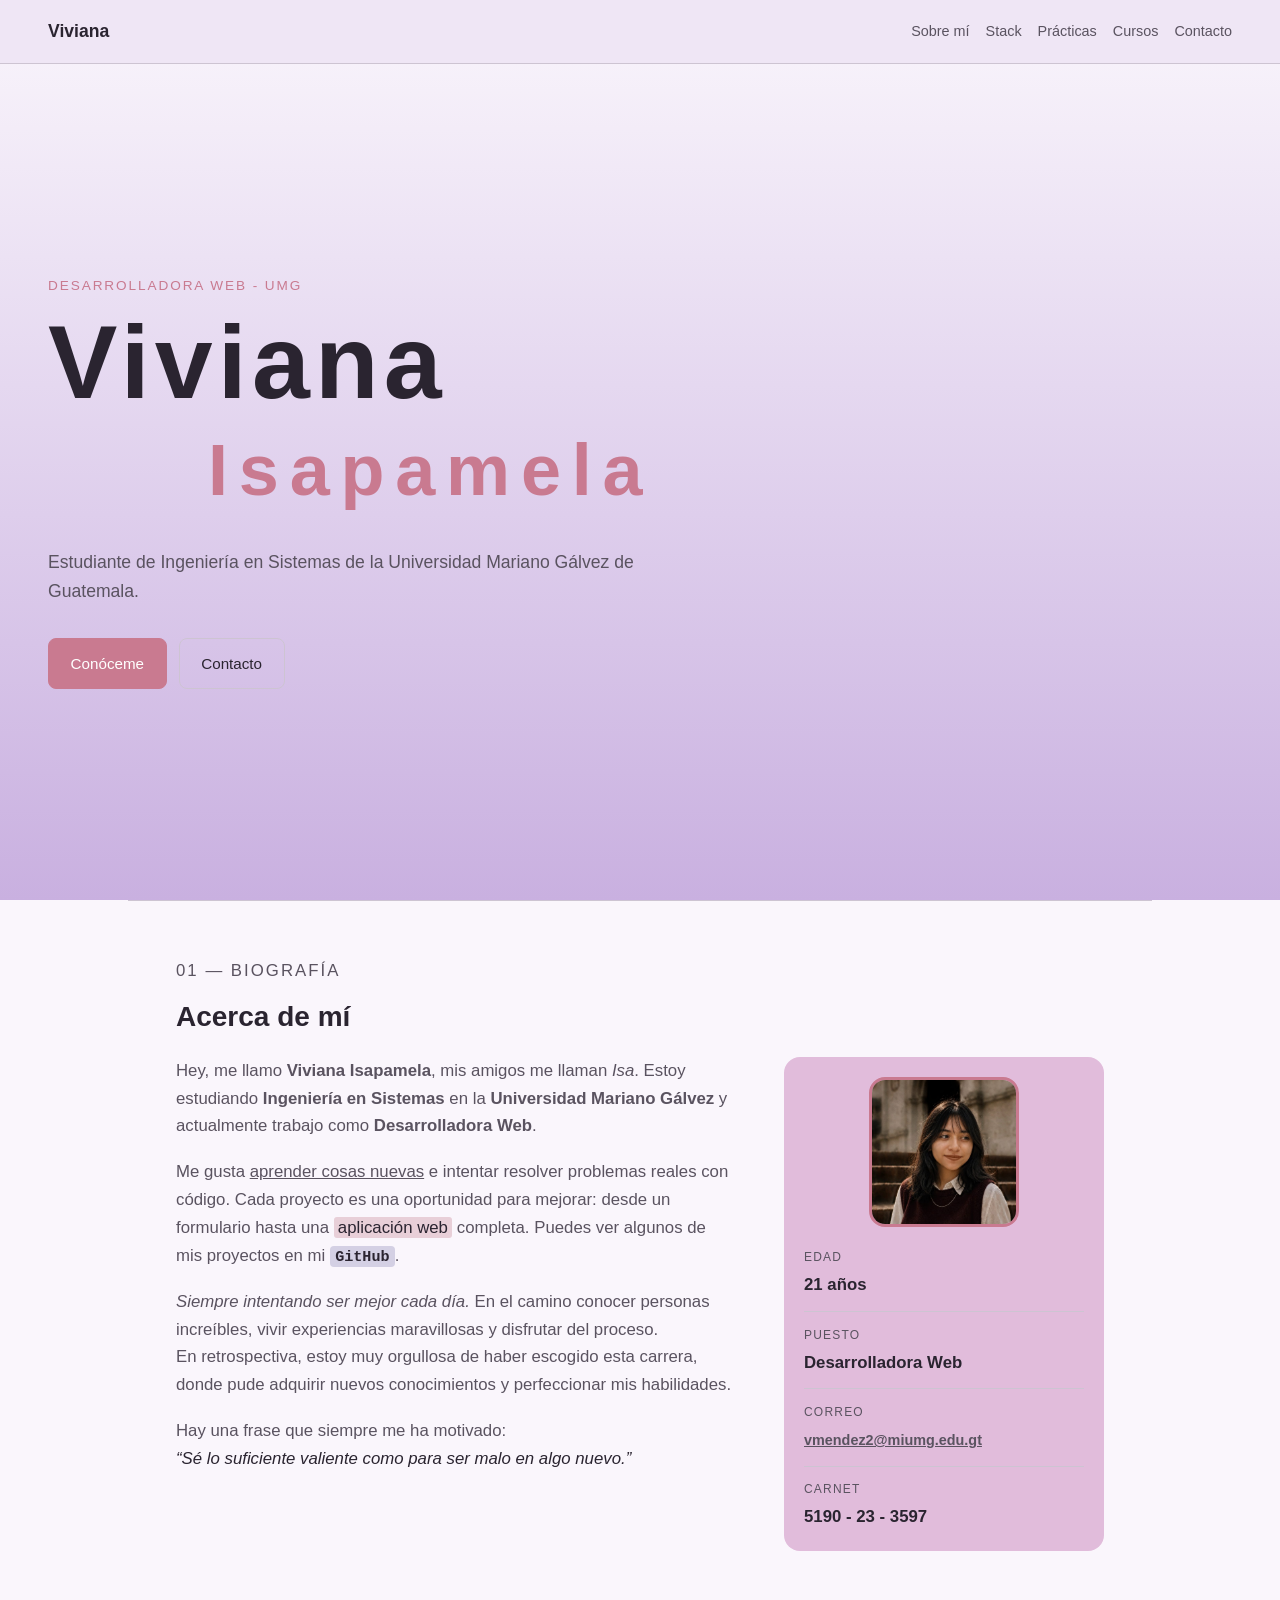
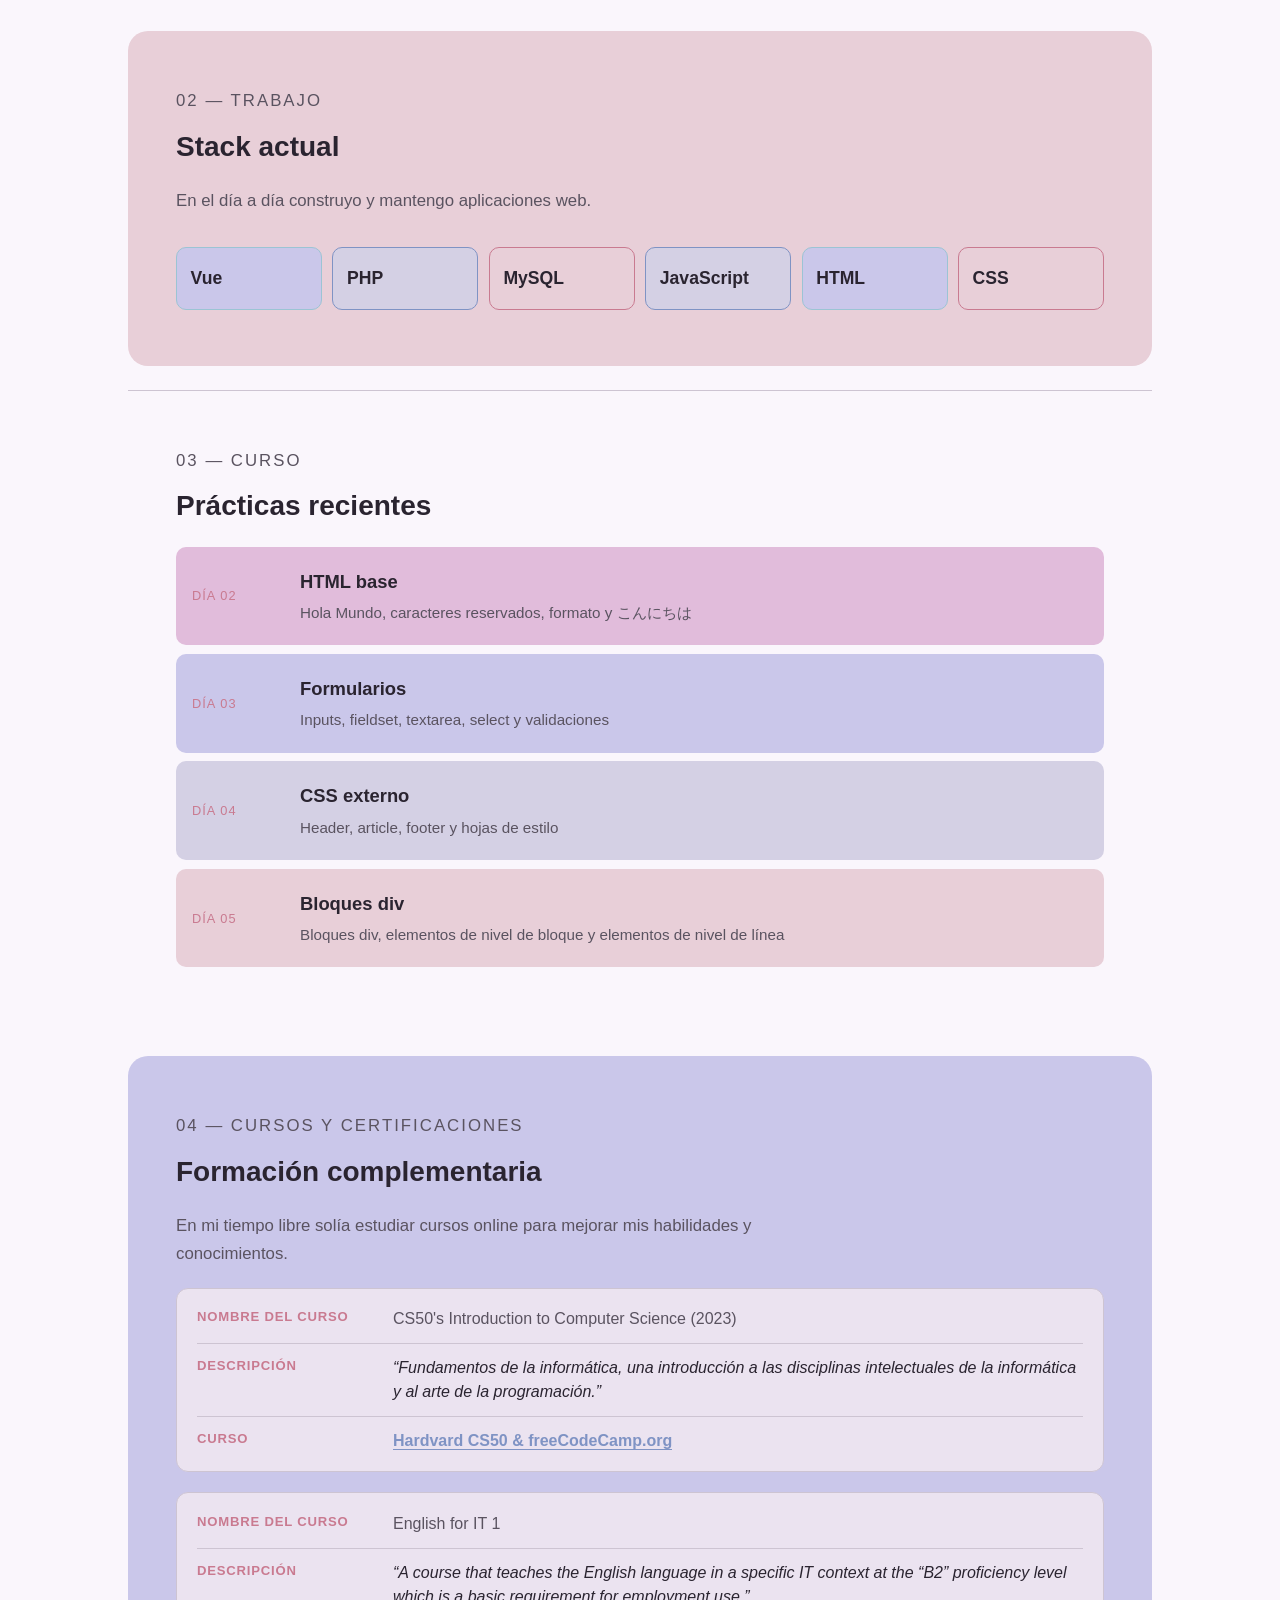
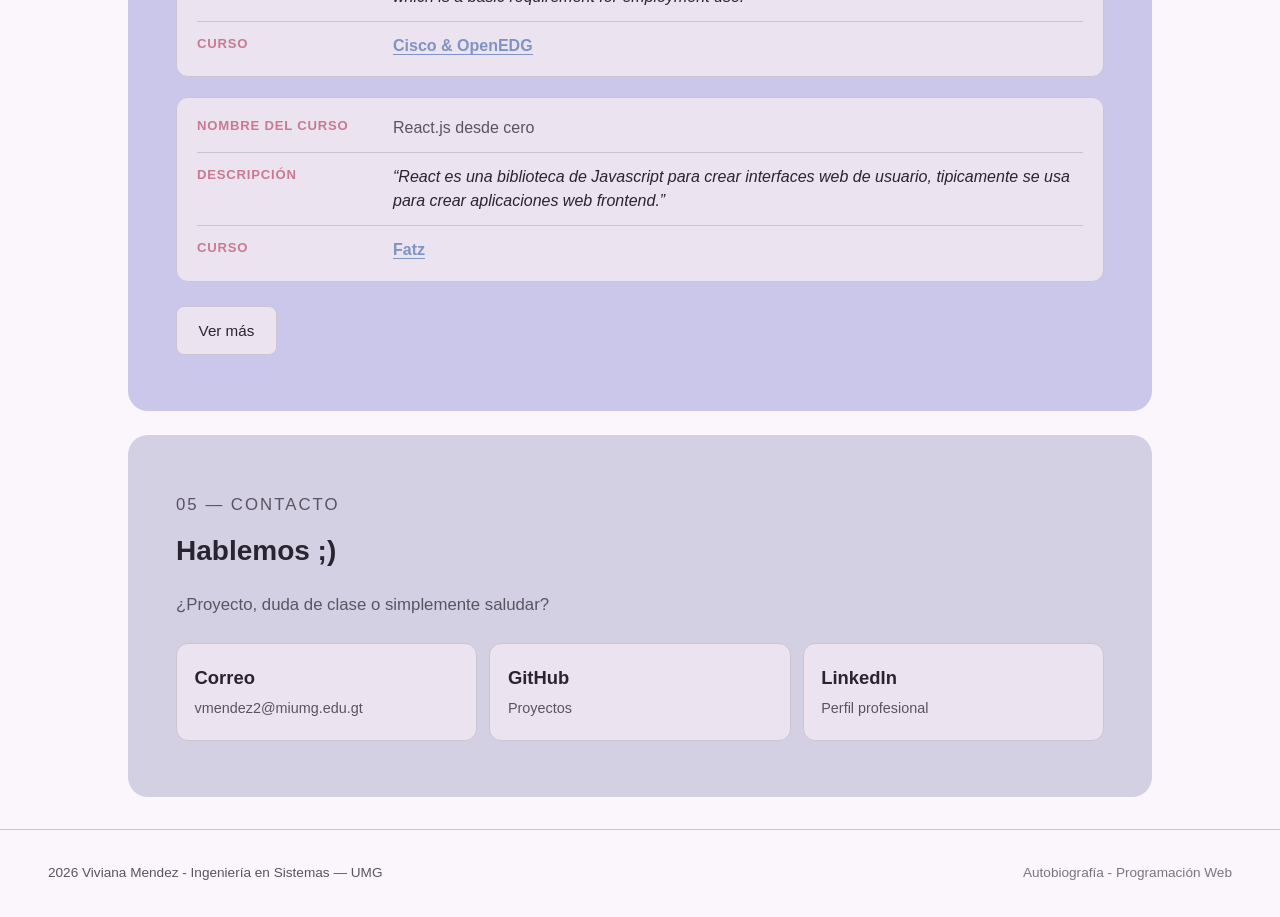
==== index.html @ 3e85c255 "first commit" ====
<!DOCTYPE html>
<html lang="es">

<head>
    <meta charset="UTF-8">
    <meta name="viewport" content="width=device-width, initial-scale=1.0">
    <meta name="author" content="Viviana Isapamela Mendez Ché">
    <meta name="description" content="Ejercicio práctico #1: Elaborar una página en lenguaje HTML, CSS y/o Bootstrap.">
    <title>Viviana Isapamela Mendez Ché</title>
    <link rel="icon" href="img/icon.png">
    <link rel="stylesheet" href="styles/autobiografia.css">
</head>

<body>

    <nav class="nav">
        <a class="nav-marca" href="#inicio">Viviana</a>
        <div class="nav-links">
            <a href="#sobre-mi">Sobre mí</a>
            <a href="#stack">Stack</a>
            <a href="#practicas">Prácticas</a>
            <a href="#certificaciones">Cursos</a>
            <a href="#contacto">Contacto</a>
        </div>
    </nav>

    <header id="inicio" class="hero">
        <p class="hero-rol">Desarrolladora web - UMG</p>
        <h1>Viviana</h1>
        <h2>Isapamela</h2>
        <p class="hero-texto">
            Estudiante de Ingeniería en Sistemas de la Universidad Mariano Gálvez de Guatemala.
        </p>
        <div class="hero-acciones">
            <a class="btn" href="#sobre-mi">Conóceme</a>
            <a class="btn btn-ghost" href="#contacto">Contacto</a>
        </div>
    </header>

    <main>

        <section id="sobre-mi" class="seccion">
            <p class="etiqueta">01 — Biografía</p>
            <h2>Acerca de mí</h2>
            <div class="grid-dos">
                <div class="biografia">
                    <p>
                        Hey, me llamo <strong>Viviana Isapamela</strong>, mis amigos me llaman
                        <em>Isa</em>. Estoy estudiando <strong>Ingeniería en Sistemas</strong> en la
                        <strong>Universidad Mariano Gálvez</strong> y actualmente trabajo como
                        <strong>Desarrolladora Web</strong>.
                    </p>
                    <p>
                        Me gusta <u>aprender cosas nuevas</u> e intentar resolver problemas reales con código.
                        Cada proyecto es una oportunidad para mejorar: desde un formulario hasta una
                        <mark>aplicación web</mark> completa. Puedes ver algunos de mis proyectos en mi <a href="https://github.com/VpMC97/VpMC97.github.io" target="_blank" rel="noopener noreferrer"><code>GitHub</code></a>.
                    </p>
                    <p>
                        <em>Siempre intentando ser mejor cada día.</em>
                        En el camino conocer personas increíbles, vivir experiencias maravillosas y disfrutar del proceso.
                        <br>
                        En retrospectiva, estoy muy orgullosa de haber escogido esta carrera, donde pude adquirir nuevos conocimientos y perfeccionar mis habilidades.
                    </p>
                    <p>
                        Hay una frase que siempre me ha motivado:
                        <br>
                        <q>Sé lo suficiente valiente como para ser malo en algo nuevo.</q>
                    </p>
                </div>
                <aside class="datos">
                    <figure class="foto-perfil">
                        <img src="img/pfp.jpeg" alt="Fotografía de Viviana Isapamela Mendez Ché">
                    </figure>
                    <p><span>Edad</span> 21 años</p>
                    <p><span>Puesto</span> Desarrolladora Web</p>
                    <p><span>Correo</span> <a href="mailto:vmendez2@miumg.edu.gt" class="red-hint">vmendez2@miumg.edu.gt</a></p>
                    <p><span>Carnet</span> 5190 - 23 - 3597</p>
                </aside>
            </div>
        </section>

        <section id="stack" class="seccion seccion-pastel">
            <p class="etiqueta">02 — Trabajo</p>
            <h2>Stack actual</h2>
            <p class="ancho-lectura">
                En el día a día construyo y mantengo aplicaciones web.
            </p>
            <ul class="stack-lista">
                <li>Vue</li>
                <li>PHP</li>
                <li>MySQL</li>
                <li>JavaScript</li>
                <li>HTML</li>
                <li>CSS</li>
            </ul>
        </section>

        <section id="practicas" class="seccion">
            <p class="etiqueta">03 — Curso</p>
            <h2>Prácticas recientes</h2>
            <div class="practicas">
                <a href="dia-2.html" class="practica">
                    <span class="practica-num">Día 02</span>
                    <strong>HTML base</strong>
                    <span>Hola Mundo, caracteres reservados, formato y こんにちは</span>
                </a>
                <a href="dia-3.html" class="practica">
                    <span class="practica-num">Día 03</span>
                    <strong>Formularios</strong>
                    <span>Inputs, fieldset, textarea, select y validaciones</span>
                </a>
                <a href="dia-4.html" class="practica">
                    <span class="practica-num">Día 04</span>
                    <strong>CSS externo</strong>
                    <span>Header, article, footer y hojas de estilo</span>
                </a>
                <a href="dia-5.html" class="practica">
                    <span class="practica-num">Día 05</span>
                    <strong>Bloques div</strong>
                    <span>Bloques div, elementos de nivel de bloque y elementos de nivel de línea</span>
                </a>
            </div>
        </section>

        <section id="certificaciones" class="seccion seccion-menta">
            <p class="etiqueta">04 — Cursos y certificaciones</p>
            <h2>Formación complementaria</h2>
            <p class="ancho-lectura">
                En mi tiempo libre solía estudiar cursos online para mejorar mis habilidades y conocimientos.
            </p>

            <div class="cursos-lista">
            <!-- Los 3 primeros siempre visibles -->
            <article class="curso">
                <div class="fila-dato">
                    <span class="dato-nombre">Nombre del curso</span>
                    <span class="dato-valor">CS50's Introduction to Computer Science (2023)</span>
                </div>
                <div class="fila-dato">
                    <span class="dato-nombre">Descripción</span>
                    <span class="dato-valor">
                        <q>Fundamentos de la informática, una introducción a las disciplinas intelectuales de la informática y al arte de la programación.</q>
                    </span>
                </div>
                <div class="fila-dato">
                    <span class="dato-nombre">Curso</span>
                    <span class="dato-valor">
                        <a href="https://www.youtube.com/watch?v=LfaMVlDaQ24" target="_blank" rel="noopener noreferrer">Hardvard CS50 &amp;
                            freeCodeCamp.org</a>
                    </span>
                </div>
            </article>
            <article class="curso">
                <div class="fila-dato">
                    <span class="dato-nombre">Nombre del curso</span>
                    <span class="dato-valor">English for IT 1</span>
                </div>
                <div class="fila-dato">
                    <span class="dato-nombre">Descripción</span>
                    <span class="dato-valor">
                        <q>A course that teaches the English language in a specific IT context at the “B2” proficiency level which is a basic requirement for employment use.</q>
                    </span>
                </div>
                <div class="fila-dato">
                    <span class="dato-nombre">Curso</span>
                    <span class="dato-valor">
                        <a href="https://www.netacad.com/courses/english-for-it1?courseLang=en-US" target="_blank" rel="noopener noreferrer">Cisco &amp; OpenEDG</a>
                    </span>
                </div>
            </article>
            <article class="curso">
                <div class="fila-dato">
                    <span class="dato-nombre">Nombre del curso</span>
                    <span class="dato-valor">React.js desde cero</span>
                </div>
                <div class="fila-dato">
                    <span class="dato-nombre">Descripción</span>
                    <span class="dato-valor">
                        <q>React es una biblioteca de Javascript para crear interfaces web de usuario, tipicamente se usa para crear aplicaciones web frontend.</q>
                    </span>
                </div>
                <div class="fila-dato">
                    <span class="dato-nombre">Curso</span>
                    <span class="dato-valor">
                        <a href="https://www.youtube.com/watch?v=rLoWMU4L_qE" target="_blank" rel="noopener noreferrer">Fatz</a>
                    </span>
                </div>
            </article>

            <!-- Cursos ocultos hasta pulsar Ver más -->
            <div class="cursos-extra">
            <article class="curso">
                <div class="fila-dato">
                    <span class="dato-nombre">Nombre del curso</span>
                    <span class="dato-valor">Vue.js Fundamentals</span>
                </div>
                <div class="fila-dato">
                    <span class="dato-nombre">Descripción</span>
                    <span class="dato-valor">
                        <q>Introducción a Vue 3. Desarrolla proyectos reales, profundiza en sus características fundamentales y crea aplicaciones dinámicas, reutilizables y reactivas con facilidad.</q>
                    </span>
                </div>
                <div class="fila-dato">
                    <span class="dato-nombre">Curso</span>
                    <span class="dato-valor">
                        <a href="https://scrimba.com/learn-vue-c0jrrpaasr" target="_blank" rel="noopener noreferrer">Scrimba</a>
                    </span>
                </div>
            </article>
            <article class="curso">
                <div class="fila-dato">
                    <span class="dato-nombre">Nombre del curso</span>
                    <span class="dato-valor">Python desde cero</span>
                </div>
                <div class="fila-dato">
                    <span class="dato-nombre">Descripción</span>
                    <span class="dato-valor">
                        <q>Domina las bases de Python, el lenguaje más popular para programación y desarrollo moderno. Aprende sobre los tipos de datos, estructuras de control y funciones para crear programas que realicen tareas específicas.</q>
                    </span>
                </div>
                <div class="fila-dato">
                    <span class="dato-nombre">Curso</span>
                    <span class="dato-valor">
                        <a href="https://midu.dev/curso/python-desde-cero" target="_blank" rel="noopener noreferrer">Midudev</a>
                    </span>
                </div>
            </article>
            <article class="curso">
                <div class="fila-dato">
                    <span class="dato-nombre">Nombre del curso</span>
                    <span class="dato-valor">SQL desde CERO</span>
                </div>
                <div class="fila-dato">
                    <span class="dato-nombre">Descripción</span>
                    <span class="dato-valor">
                        <q>En este curso de SQL vas a aprender a manejar SQL, el lenguaje mas usado del mundo para bases de datos relacionales, un lenguaje requisito para cualquier perfil IT.</q>
                    </span>
                </div>
                <div class="fila-dato">
                    <span class="dato-nombre">Curso</span>
                    <span class="dato-valor">
                        <a href="https://www.youtube.com/watch?v=DFg1V-rO6Pg" target="_blank" rel="noopener noreferrer">SoyDalto</a>
                    </span>
                </div>
            </article>
            <article class="curso">
                <div class="fila-dato">
                    <span class="dato-nombre">Nombre del curso</span>
                    <span class="dato-valor">Desarrollo web desde cero</span>
                </div>
                <div class="fila-dato">
                    <span class="dato-nombre">Descripción</span>
                    <span class="dato-valor">
                        <q>Aprende los inicios del desarrollo web paso a paso. Aprenderás HTML5, CSS3, Javascript.</q>
                    </span>
                </div>
                <div class="fila-dato">
                    <span class="dato-nombre">Curso</span>
                    <span class="dato-valor">
                        <a href="https://www.udemy.com/course/curso-de-desarrollo-web-desde-cero-html5-css3-javascript/?couponCode=PMNVD2525" target="_blank" rel="noopener noreferrer">Udemy</a>
                    </span>
                </div>
            </article>
            <article class="curso">
                <div class="fila-dato">
                    <span class="dato-nombre">Nombre del curso</span>
                    <span class="dato-valor">Networking Basics</span>
                </div>
                <div class="fila-dato">
                    <span class="dato-nombre">Descripción</span>
                    <span class="dato-valor">
                        <q>Internet se basa en redes informáticas. Empieza a aprender los fundamentos de las redes informáticas y descubre cómo funcionan.</q>
                    </span>
                </div>
                <div class="fila-dato">
                    <span class="dato-nombre">Curso</span>
                    <span class="dato-valor">
                        <a href="https://www.netacad.com/courses/networking-basics?courseLang=en-US" target="_blank" rel="noopener noreferrer">Cisco Networking Academy</a>
                    </span>
                </div>
            </article>
            </div>

            <label class="ver-mas-btn">
                <input type="checkbox" class="ver-mas-check">
                <span class="texto-mas">Ver más</span>
                <span class="texto-menos">Ver menos</span>
            </label>
            </div>

        </section>
        <section id="contacto" class="seccion seccion-lavanda">
            <p class="etiqueta">05 — Contacto</p>
            <h2>Hablemos ;)</h2>
            <p class="ancho-lectura">
                ¿Proyecto, duda de clase o simplemente saludar?
            </p>
            <ul class="redes">
                <li>
                    <a href="mailto:vmendez2@miumg.edu.gt">
                        <span class="red-nombre">Correo</span>
                        <span class="red-hint">vmendez2@miumg.edu.gt</span>
                    </a>
                </li>
                <li>
                    <a href="https://github.com/VpMC97" target="_blank" rel="noopener noreferrer">
                        <span class="red-nombre">GitHub</span>
                        <span class="red-hint">Proyectos</span>
                    </a>
                </li>
                <li>
                    <a href="https://www.linkedin.com/in/viviana-mendez-758b8130b/" target="_blank" rel="noopener noreferrer">
                        <span class="red-nombre">LinkedIn</span>
                        <span class="red-hint">Perfil profesional</span>
                    </a>
                </li>
            </ul>
        </section>

    </main>

    <footer class="pie">
        <p>2026 Viviana Mendez - Ingeniería en Sistemas — UMG</p>
        <p class="pie-nota">Autobiografía - Programación Web</p>
    </footer>
</body>
</html>
---- styles/autobiografia.css ----
:root {
    --fondo: #faf6fc;          /* tono claro arriba */
    --fondo-abajo: #c9b0e0;    /* lavanda más visible abajo */
    --tinta: #2a2430;          /* texto principal (oscuro) */
    --suave: #5a5360;          /* texto secundario */
    --linea: #cdc4d2;          /* bordes y separadores */
    --acento: #c97a90;         /* rosa acento */
    --acento-2: #9bc4d4;       /* azul suave */
    --acento-3: #7f93c4;       /* azul más fuerte */
    --pastel-rosa: #e8cfd8;
    --pastel-menta: #cac7ea;
    --pastel-lavanda: #d4d0e4;
    --pastel-durazno: #e1bcdb;
    --btn-texto: #ffffff;      /* texto sobre botones de color */
    --nav-fondo: #efe6f5;      /* fondo sólido del menú */
    --tarjeta: #ebe3f0;        /* fondo de tarjetas / cursos */
    --nav-h: 4rem;             /* altura aproximada del nav */
}

/* box-sizing: el padding para el ancho de los elementos */
* {
    box-sizing: border-box;
}

html {
    scroll-behavior: smooth;
    min-height: 100%;
    background-color: var(--fondo);
    background-image: linear-gradient(180deg, var(--fondo) 0%, var(--fondo-abajo) 100%);
    background-attachment: fixed;
}

body {
    margin: 0;
    font-family: "Verdana", sans-serif;
    font-weight: 400;
    color: var(--tinta);
    background-color: transparent; /* para que se note el gradiente*/
    background-image: none;
    line-height: 1.65;
    min-height: 100vh;
    overflow-x: hidden;
}

/* ===== Nav ===== */
.nav {
    position: sticky;
    top: 0;
    z-index: 20;
    display: flex;
    flex-wrap: wrap; /* en pantallas chicas los links bajan de línea */
    align-items: center;
    justify-content: space-between;
    gap: 0.75rem 1rem;
    min-height: var(--nav-h);
    padding: 0.75rem 1.25rem;
    background-color: var(--nav-fondo);
    border-bottom: 1px solid var(--linea);
}

.nav-marca {
    font-family: "Verdana", sans-serif;
    font-weight: 700;
    font-size: 1.1rem;
    color: var(--tinta);
    text-decoration: none;
}

.nav-links {
    display: flex;
    flex-wrap: wrap;
    justify-content: flex-end;
    gap: 0.4rem 1rem;
}

.nav-links a {
    font-size: 0.9rem;
    font-weight: 500;
    color: var(--suave);
    text-decoration: none;
}

.nav-links a:hover {
    color: var(--acento);
}

/* ===== Principal (portada) ===== */
.hero {
    min-height: calc(100vh - var(--nav-h));
    display: flex;
    flex-direction: column;
    justify-content: center;
    padding: 3rem 1.25rem;
    max-width: 56rem;
}

.hero-rol {
    margin: 0 0 1rem;
    font-size: 0.85rem;
    font-weight: 500;
    letter-spacing: 0.14em;
    text-transform: uppercase;
    color: var(--acento);
}

.hero h1 {
    margin: 0;
    font-family: "Verdana", sans-serif;
    font-weight: 800;
    /* Tipografía fluida: clamp(mínimo, valor-ideal, máximo) */
    font-size: clamp(3rem, 6vw + 2rem, 6.5rem);
    line-height: 0.95;
    transition: font-size 220ms ease, transform 220ms ease;
    color: var(--tinta);
    letter-spacing: 0.05em;
    overflow: hidden;
}

.hero h2 {
    margin: 0.25rem 0 0;
    font-family: "Verdana", sans-serif;
    font-weight: 800;
    font-size: clamp(2rem, 5vw + 1rem, 4.5rem);
    line-height: 1.5;
    color: var(--acento);
    padding-left: 5rem; /* Sin padding-left fijo para celular (se ajusta en media queries) */
    letter-spacing: 0.15em;
    transition: font-size 220ms ease, transform 220ms ease;
    /* Si el título no debe hacer wrap: mantener en una línea y usar ellipsis cuando no quepa */
    white-space: nowrap;
    overflow: hidden;
}

.hero-texto {
    margin: 1.5rem 0 0;
    max-width: 40rem;
    font-size: 1.1rem;
    font-weight: 300;
    color: var(--suave);
}

.hero-acciones {
    display: flex;
    flex-wrap: wrap;
    gap: 0.75rem;
    margin-top: 2rem;
}

/* Animación suave al cargar */
@keyframes entrar {
    from {
        opacity: 0;
        transform: translateY(18px);
    }
    to {
        opacity: 1;
        transform: translateY(0);
    }
}

.hero {
    animation: entrar 0.8s ease both;
}

/* ===== Botones ===== */
.btn {
    display: inline-flex;
    align-items: center;
    justify-content: center;
    padding: 0.75rem 1.35rem;
    font-family: inherit;
    font-size: 0.95rem;
    font-weight: 500;
    color: var(--btn-texto);
    background-color: var(--acento);
    text-decoration: none;
    border: 1px solid var(--acento);
    border-radius: 8px;
}

.btn:hover {
    background-color: var(--acento-3);
    border-color: var(--acento-3);
}

.btn-ghost {
    color: var(--tinta);
    background-color: transparent;
    border: 1px solid var(--linea);
}

.btn-ghost:hover {
    background-color: var(--pastel-menta);
    border-color: var(--acento-2);
}

/* ===== Secciones ===== */
.seccion {
    padding: 3.5rem 1.25rem;
    max-width: 64rem;
    margin: 0 auto; /* centrar */
    border-top: 1px solid var(--linea);
}

.seccion-pastel,
.seccion-menta,
.seccion-lavanda {
    width: calc(100% - 1.5rem);
    border-top: none;
    border-radius: 1.25rem;
    max-width: 64rem;
    margin-top: 1.5rem;
    margin-bottom: 1.5rem;
    margin-left: auto;  /* centra */
    margin-right: auto; /* centra */
}

.seccion-pastel {
    background-color: var(--pastel-rosa);
}

.seccion-lavanda {
    background-color: var(--pastel-lavanda);
    margin-bottom: 2rem;
}

.seccion-menta {
    background-color: var(--pastel-menta);
}

.etiqueta {
    margin: 0 0 0.75rem;
    font-size: 0.8rem;
    font-weight: 500;
    letter-spacing: 0.12em;
    text-transform: uppercase;
    color: var(--acento);
}

.seccion h2 {
    margin: 0 0 1.5rem;
    font-family: "Trebuchet MS", sans-serif;
    font-weight: 700;
    font-size: 1.75rem;
    line-height: 1.15;
}

.seccion p {
    margin: 0 0 1rem;
    color: var(--suave);
    font-size: 1.05rem;
}

.seccion p:last-child {
    margin-bottom: 0;
}

.ancho-lectura {
    max-width: 38rem;
}

.grid-dos {
    display: grid;
    grid-template-columns: 1.4fr 0.8fr;
    gap: 2.5rem 3rem;
    align-items: start;
}

.biografia p {
    margin: 0 0 1.15rem;
}

.biografia a {
    text-decoration: none;
    color: var(--tinta);
    font-weight: 600;
}

.biografia p:last-child {
    margin-bottom: 0;
}

.biografia mark {
    background-color: var(--pastel-rosa);
    color: var(--tinta);
    padding: 0.05em 0.25em;
    border-radius: 3px;
}

.biografia code {
    font-family: Consolas, "Courier New", monospace;
    font-size: 0.9em;
    background-color: var(--pastel-lavanda);
    padding: 0.1em 0.35em;
    border-radius: 4px;
}

.biografia q {
    font-style: italic;
    color: var(--tinta);
}

.datos {
    display: grid;
    gap: 0.85rem;
    padding: 1.25rem;
    background-color: var(--pastel-durazno);
    border-radius: 1rem;
}

.foto-perfil {
    margin: 0 0 0.5rem;
}

.foto-perfil img {
    display: block;
    width: 100%;
    max-width: 150px;
    height: auto;
    aspect-ratio: 1 / 1;
    object-fit: cover;
    margin: 0 auto;
    border-radius: 1rem;
    border: 3px solid var(--acento);
}

.datos p {
    margin: 0;
    padding-bottom: 0.75rem;
    border-bottom: 1px solid var(--linea);
    font-family: "Verdana", sans-serif;
    font-size: 1.05rem;
    font-weight: 600;
    color: var(--tinta);
    word-break: break-word;
}

.datos p:last-child {
    border-bottom: none;
    padding-bottom: 0;
}

.datos span {
    display: block;
    margin-bottom: 0.2rem;
    font-family: "Verdana", sans-serif;
    font-size: 0.75rem;
    font-weight: 500;
    letter-spacing: 0.1em;
    text-transform: uppercase;
    color: var(--suave);
}

/* ===== Cursos ===== */
.curso {
    margin-top: 1.25rem;
    padding: 1.15rem 1.25rem;
    background-color: var(--tarjeta);
    border-radius: 12px;
    border: 1px solid var(--linea);
}

.fila-dato {
    display: grid;
    grid-template-columns: 11rem 1fr;
    gap: 0.75rem 1.25rem;
    align-items: start;
    padding: 0.75rem 0;
    border-bottom: 1px solid var(--linea);
}

.fila-dato:last-child {
    border-bottom: none;
    padding-bottom: 0;
}

.fila-dato:first-child {
    padding-top: 0;
}

.dato-nombre,
.dato-valor {
    display: inline;
    font-size: 1rem;
    line-height: 1.5;
}

.dato-nombre {
    font-family: "Verdana", sans-serif;
    font-weight: 600;
    font-size: 0.82rem;
    letter-spacing: 0.06em;
    text-transform: uppercase;
    color: var(--acento);
}

.dato-valor {
    color: var(--suave);
}

.dato-valor q {
    quotes: "“" "”";
    font-style: italic;
    color: var(--tinta);
}

.dato-valor a {
    color: var(--acento-3);
    font-weight: 600;
    text-decoration: none;
    border-bottom: 1px solid var(--acento-3);
}

.dato-valor a:hover {
    color: var(--acento);
    border-bottom-color: var(--acento);
}

/* ===== Ver más cursos ===== */
.cursos-lista {
    position: relative;
}

.ver-mas-check {
    position: absolute;
    opacity: 0;
    width: 0;
    height: 0;
    margin: 0;
    pointer-events: none;
}

.cursos-extra {
    display: none;
}

/* Si el checkbox está marcado, se muestran los cursos extra */
.cursos-lista:has(.ver-mas-check:checked) .cursos-extra {
    display: block;
}

.ver-mas-btn {
    display: inline-flex;
    align-items: center;
    justify-content: center;
    margin-top: 1.5rem;
    padding: 0.7rem 1.35rem;
    font-family: "Verdana", sans-serif;
    font-size: 0.95rem;
    font-weight: 500;
    color: var(--tinta);
    background-color: var(--tarjeta);
    border: 1px solid var(--linea);
    border-radius: 8px;
    cursor: pointer;
}

.ver-mas-btn:hover {
    background-color: var(--pastel-rosa);
    border-color: var(--acento);
}

.ver-mas-btn .texto-menos {
    display: none;
}

.cursos-lista:has(.ver-mas-check:checked) .ver-mas-btn .texto-mas {
    display: none;
}

.cursos-lista:has(.ver-mas-check:checked) .ver-mas-btn .texto-menos {
    display: inline;
}

/* ===== Stack ===== */
.stack-lista {
    list-style: none;
    margin: 2rem 0 0;
    padding: 0;
    display: grid;
    grid-template-columns: repeat(auto-fit, minmax(7.5rem, 1fr));
    gap: 0.65rem;
}

.stack-lista li {
    padding: 1rem 0.85rem;
    font-family: "Verdana", sans-serif;
    font-size: 1.1rem;
    font-weight: 600;
    background-color: var(--pastel-menta);
    border-radius: 10px;
    border: 1px solid var(--acento-2);
}

.stack-lista li:nth-child(2n) {
    background-color: var(--pastel-lavanda);
    border-color: var(--acento-3);
}

.stack-lista li:nth-child(3n) {
    background-color: var(--pastel-rosa);
    border-color: var(--acento);
}

/* ===== Prácticas ===== */
.practicas {
    display: flex;
    flex-direction: column;
    margin-top: 1rem;
}

.practica {
    display: grid;
    grid-template-columns: 5.5rem 1fr;
    grid-template-rows: auto auto;
    column-gap: 1.25rem;
    row-gap: 0.2rem;
    padding: 1.25rem 1rem;
    margin-bottom: 0.55rem;
    text-decoration: none;
    color: inherit;
    background-color: var(--pastel-durazno);
    border-radius: 10px;
}

.practica:nth-child(2) {
    background-color: var(--pastel-menta);
}

.practica:nth-child(3) {
    background-color: var(--pastel-lavanda);
}

.practica:nth-child(4) {
    background-color: var(--pastel-rosa);
}

.practica:hover {
    background-color: var(--tarjeta);
}

.practica-num {
    grid-row: 1 / 3;
    align-self: center;
    font-size: 0.8rem;
    font-weight: 500;
    letter-spacing: 0.08em;
    text-transform: uppercase;
    color: var(--acento);
}

.practica strong {
    font-family: "Verdana", sans-serif;
    font-size: 1.15rem;
    font-weight: 700;
    color: var(--tinta);
}

.practica span:last-child {
    font-size: 0.95rem;
    color: var(--suave);
}

/* ===== Contacto / redes ===== */
.redes {
    list-style: none;
    margin: 1.5rem 0 0;
    padding: 0;
    display: grid;
    grid-template-columns: repeat(auto-fit, minmax(12rem, 1fr));
    gap: 0.75rem;
}

.redes a {
    display: flex;
    flex-direction: column;
    gap: 0.25rem;
    padding: 1.2rem 1.1rem;
    text-decoration: none;
    color: inherit;
    background-color: var(--tarjeta);
    border: 1px solid var(--linea);
    border-radius: 12px;
}

.redes a:hover {
    border-color: var(--acento);
}

.red-nombre {
    font-family: "Verdana", sans-serif;
    font-weight: 700;
    font-size: 1.15rem;
    color: var(--tinta);
}

.red-hint {
    font-size: 0.9rem;
    color: var(--suave);
    word-break: break-all;
}

/* ===== Pie ===== */
.pie {
    padding: 2rem 1.25rem;
    border-top: 1px solid var(--linea);
    display: flex;
    flex-wrap: wrap;
    justify-content: space-between;
    gap: 0.5rem 1.5rem;
    font-size: 0.85rem;
    color: var(--suave);
}

.pie p {
    margin: 0;
}

.pie-nota {
    opacity: 0.8;
}

/* =========================================================
   MEDIA QUERIES
   ========================================================= */

/* --- Pantallas pequeñas (móvil) --- */
@media (max-width: 720px) {
    .nav {
        padding: 0.75rem 1rem;
    }

    .nav-links {
        width: 100%;
        justify-content: flex-start;
        gap: 0.35rem 0.85rem;
    }

    .nav-links a {
        font-size: 0.8rem;
    }

    .hero {
        min-height: auto;
        padding: 2.5rem 1rem;
    }

    .hero h2 {
        padding-left: 2rem;
    }

    .seccion {
        padding: 2.5rem 1rem;
    }

    .seccion-pastel,
    .seccion-menta,
    .seccion-lavanda {
        /* Sigue centrado también en móvil */
        width: calc(100% - 1.5rem);
        margin-left: auto;
        margin-right: auto;
        border-radius: 1rem;
    }
    .grid-dos {
        grid-template-columns: 1fr;
        gap: 1.75rem;
    }

    /* Cursos: etiqueta arriba y valor abajo */
    .fila-dato {
        grid-template-columns: 1fr;
        gap: 0.25rem;
    }

    .practica {
        grid-template-columns: 1fr;
    }

    .practica-num {
        grid-row: auto; /* deja de ocupar 2 filas */
    }

    .pie {
        flex-direction: column;
        padding: 1.5rem 1rem;
    }
}

@media (max-width: 420px){
    .hero h2 {
        padding-left: 1.5rem;
        letter-spacing: 0.1em;
    }
}


@media (min-width: 1100px) {
    .nav,
    .hero,
    .seccion,
    .pie {
        padding-left: 3rem;
        padding-right: 3rem;
    }

    .hero h1 {
        font-size: 6.5rem;
    }

    .hero h2 {
        padding-left: 10rem;
        font-size: 4.5rem;
    }
}

/*
  Accesibilidad
*/
@media (prefers-reduced-motion: reduce) {
    html {
        scroll-behavior: auto;
    }

    .hero {
        animation: none;
    }
}
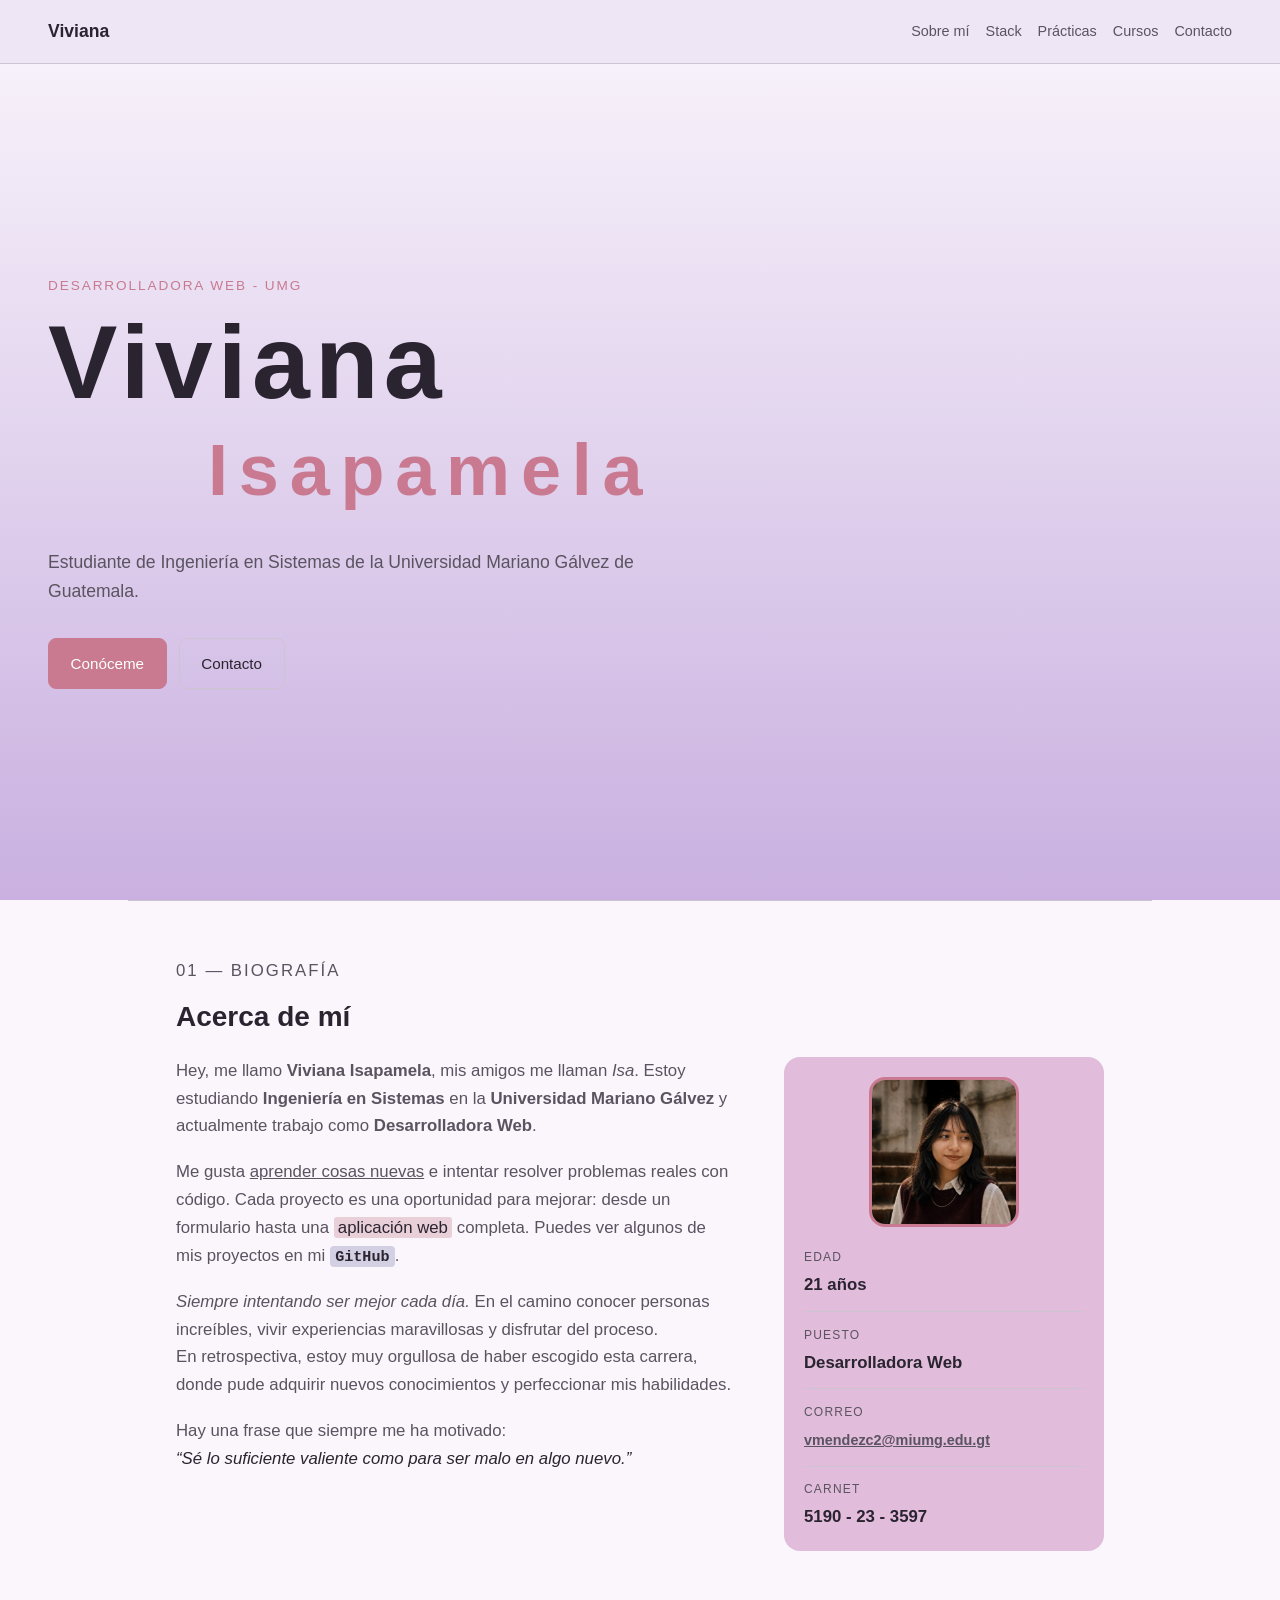
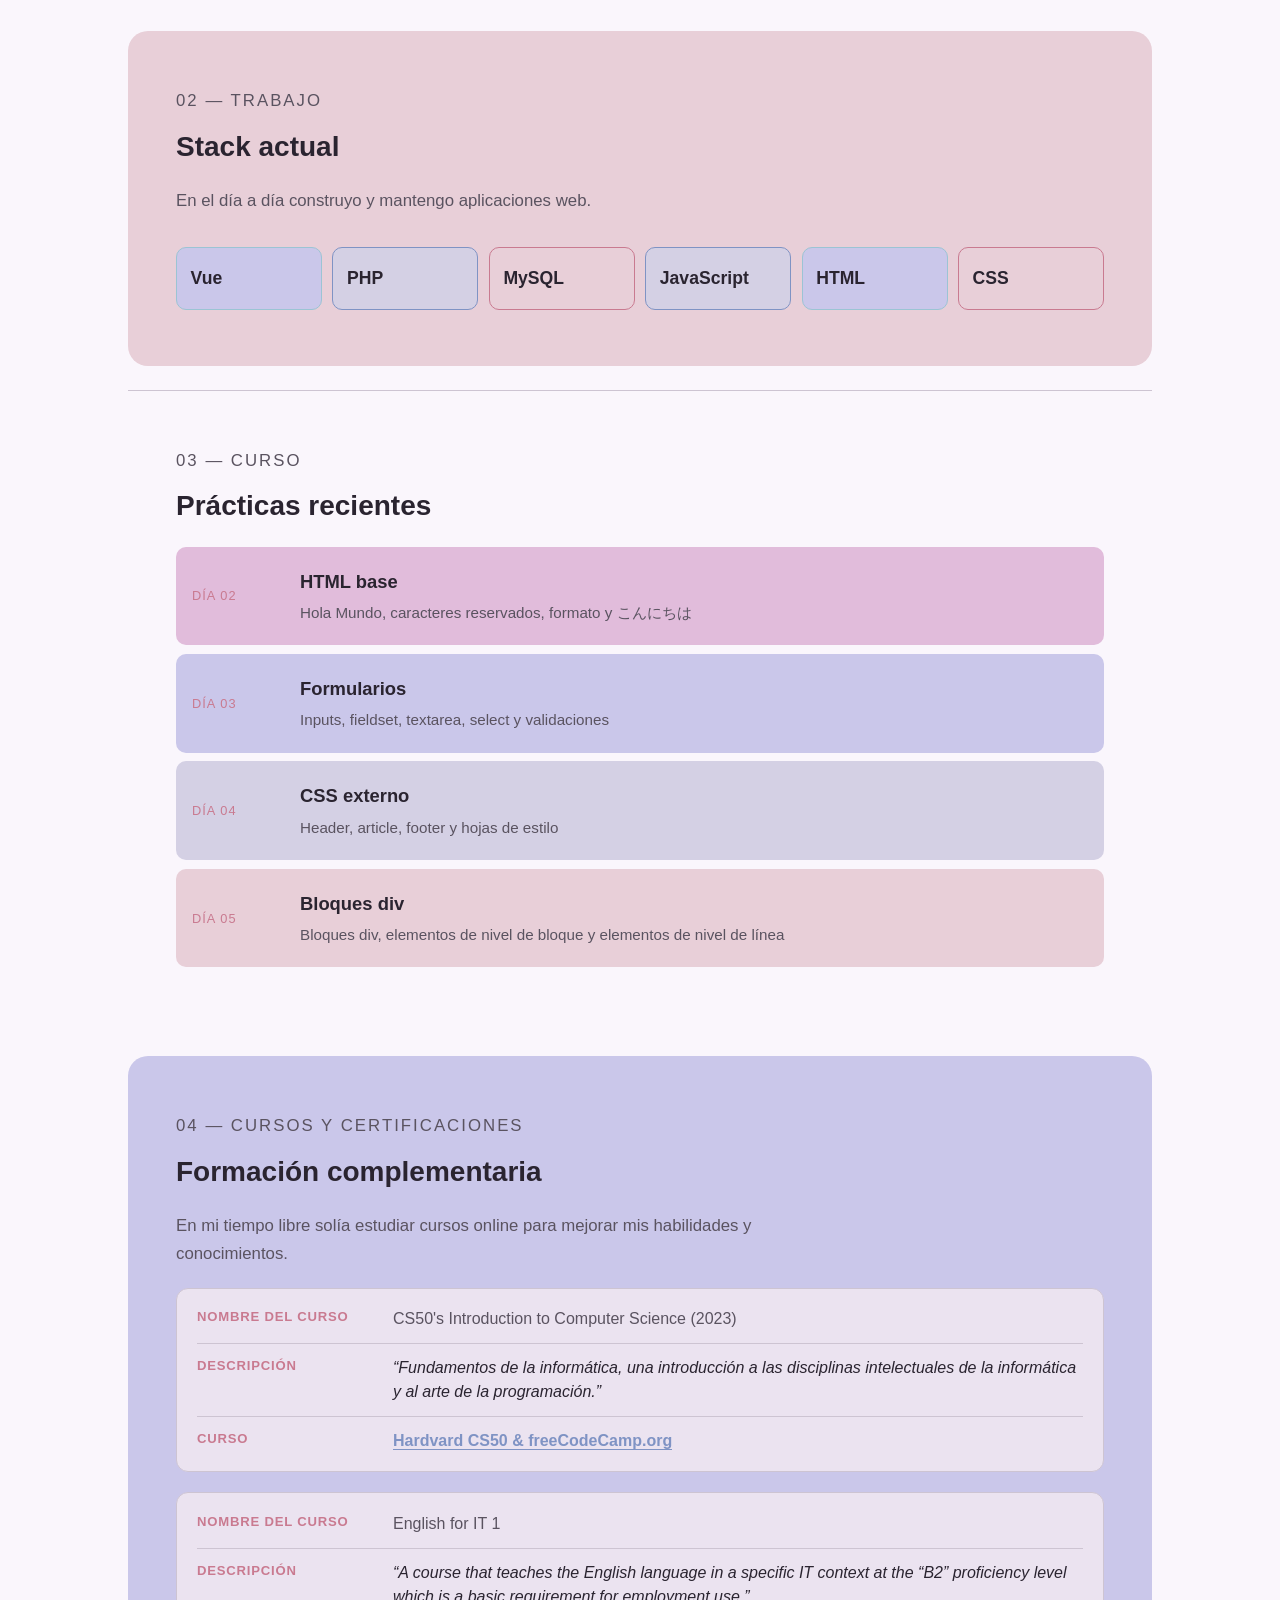
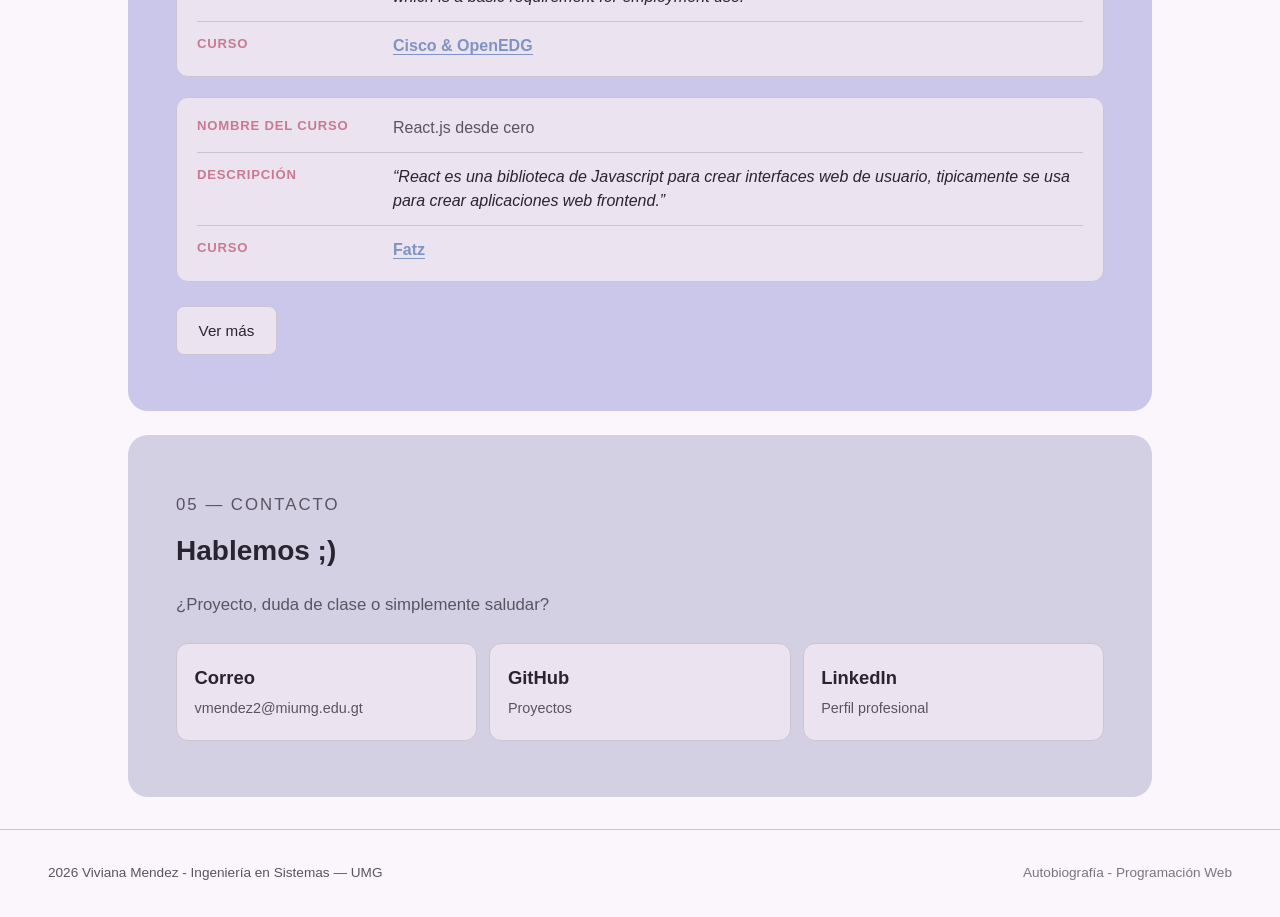
==== commit 8eb43268: "mail y referencias" ====
--- a/index.html
+++ b/index.html
@@ -73,7 +73,7 @@
                     </figure>
                     <p><span>Edad</span> 21 años</p>
                     <p><span>Puesto</span> Desarrolladora Web</p>
-                    <p><span>Correo</span> <a href="mailto:vmendez2@miumg.edu.gt" class="red-hint">vmendez2@miumg.edu.gt</a></p>
+                    <p><span>Correo</span> <a href="https://mail.google.com/mail/?view=cm&fs=1&tf=1&to=vmendezc2@miumg.edu.gt" class="red-hint" target="_blank" rel="noopener noreferrer">vmendezc2@miumg.edu.gt</a></p>
                     <p><span>Carnet</span> 5190 - 23 - 3597</p>
                 </aside>
             </div>
@@ -297,7 +297,7 @@
             </p>
             <ul class="redes">
                 <li>
-                    <a href="mailto:vmendez2@miumg.edu.gt">
+                    <a href="https://mail.google.com/mail/?view=cm&fs=1&tf=1&to=vmendezc2@miumg.edu.gt" class="red-hint" target="_blank" rel="noopener noreferrer">
                         <span class="red-nombre">Correo</span>
                         <span class="red-hint">vmendez2@miumg.edu.gt</span>
                     </a>
